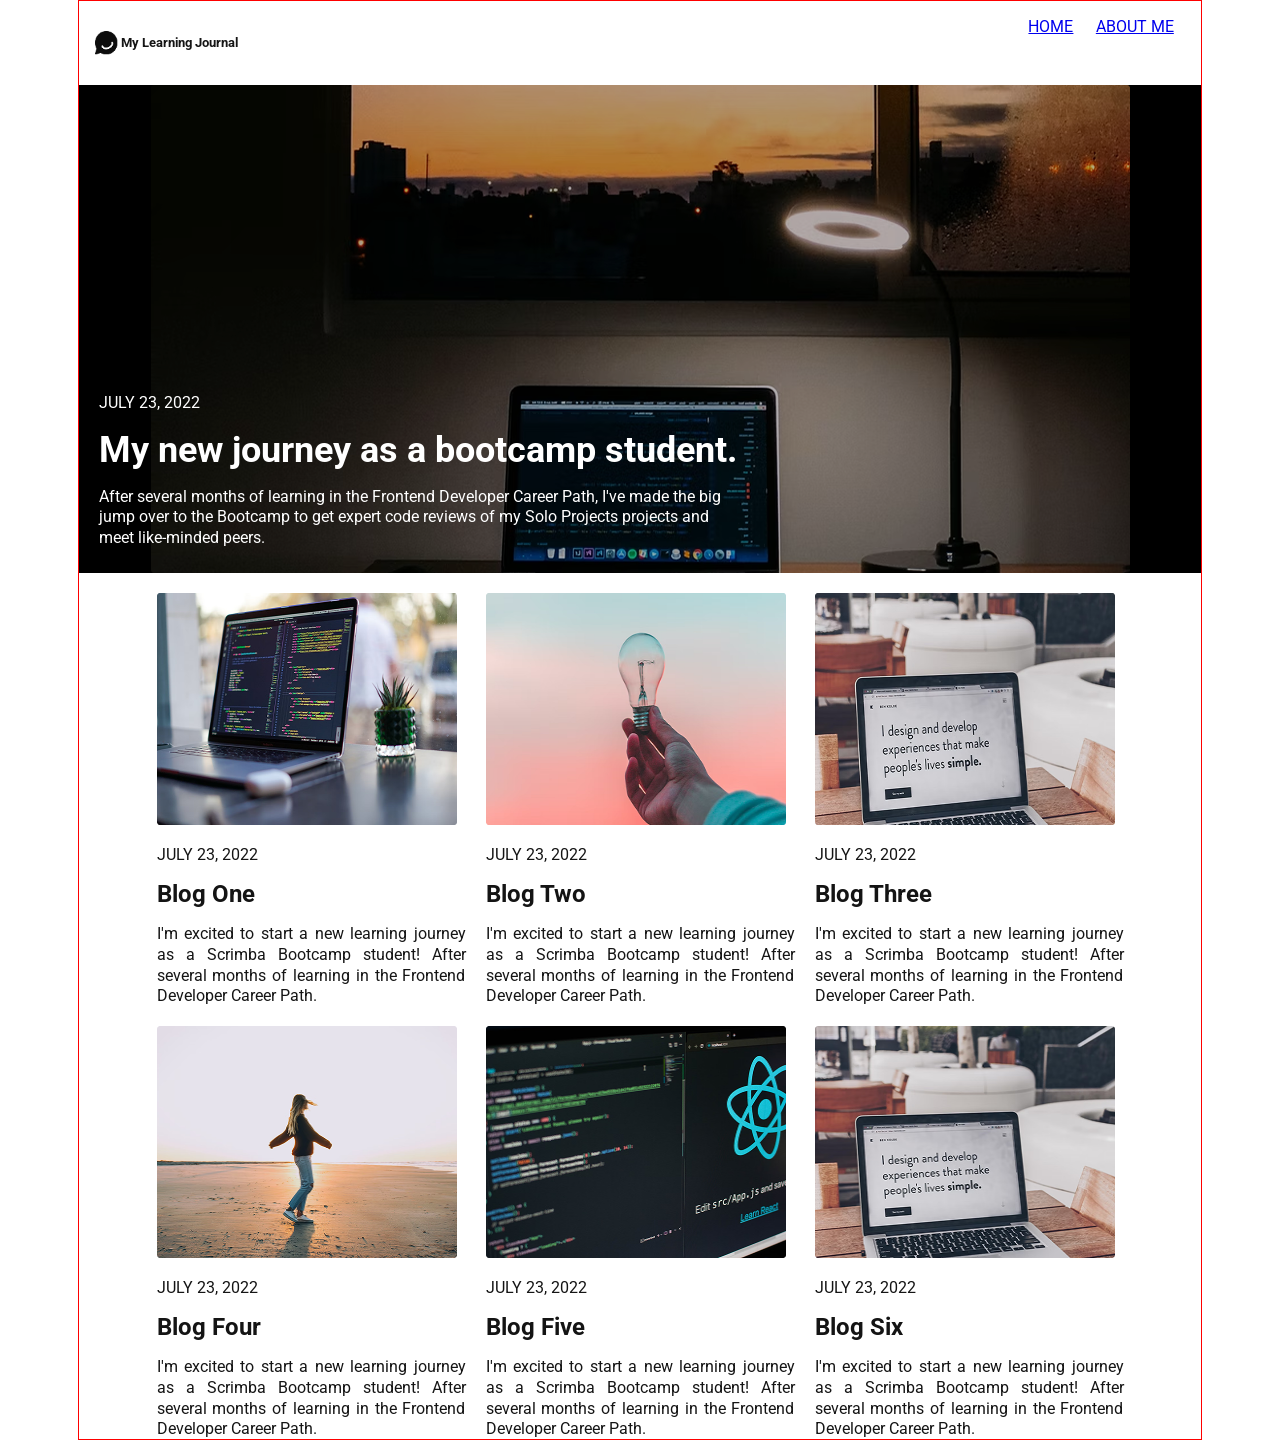
==== index.html @ 4ebe0bcf "documentation(html): add comment for postz four to six" ====
<!doctype html>
<html lang="en">
  <head>
    <meta charset="UTF-8" />
    <meta name="viewport" content="width=device-width, initial-scale=1.0" />
    <title>My Learning Journal</title>
    <!-- CSS Normalizer -->
    <link rel="stylesheet" href="./style/modern-normalize.css" />
    <!-- Style Sheet -->
    <link rel="stylesheet" href="./style/style.css" />
    <!-- Roboto Font -->
    <link rel="preconnect" href="https://fonts.googleapis.com" />
    <link rel="preconnect" href="https://fonts.gstatic.com" crossorigin />
    <link
      href="https://fonts.googleapis.com/css2?family=Roboto:ital,wght@0,100..900;1,100..900&display=swap"
      rel="stylesheet"
    />
  </head>
  <body>
    <!-- Header -->
    <header class="page_header">
      <div class="logo">
        <img class="logo-img" src="./images/image 17.png" alt="page logo" />
        <span class="logo-header">My Learning Journal</span>
      </div>
      <nav>
        <ul>
          <li><a href="#">HOME</a></li>
          <li><a href="#">About Me</a></li>
        </ul>
      </nav>
    </header>
    <!-- main section -->
    <main>
      <!-- Hero Section -->
      <section class="hero">
        <time class="hero-date" datetime="2022-07-23">July 23, 2022</time>
        <h1>My new journey as a bootcamp student.</h1>
        <p>
          After several months of learning in the Frontend Developer Career
          Path, I've made the big jump over to the Bootcamp to get expert code
          reviews of my Solo Projects projects and meet like-minded peers.
        </p>
      </section>
      <!-- project section -->
      <section class="projects_section">
        <!-- row one -->
        <div class="row row-one">
          <!-- post one -->
          <div class="post_container grid-item">
            <img
              class="post_img"
              src="./images/article-image-01.png"
              alt="image 1: shows coding in a laptop screen"
            />
            <time datetime="2022-07-23">July 23, 2022</time>
            <h2>Blog One</h2>
            <p>
              I'm excited to start a new learning journey as a Scrimba Bootcamp
              student! After several months of learning in the Frontend
              Developer Career Path.
            </p>
          </div>
          <!-- post two -->
          <div class="post_container grid-item">
            <img
              class="post_img"
              src="./images/article-image-02.png"
              alt="image 1: shows coding in a laptop screen"
            />
            <time datetime="2022-07-23">July 23, 2022</time>
            <h2>Blog Two</h2>
            <p>
              I'm excited to start a new learning journey as a Scrimba Bootcamp
              student! After several months of learning in the Frontend
              Developer Career Path.
            </p>
          </div>
          <!-- post three -->
          <div class="post_container grid-item">
            <img
              class="post_img"
              src="./images/article-image-03.png"
              alt="image 1: shows coding in a laptop screen"
            />
            <time datetime="2022-07-23">July 23, 2022</time>
            <h2>Blog Three</h2>
            <p>
              I'm excited to start a new learning journey as a Scrimba Bootcamp
              student! After several months of learning in the Frontend
              Developer Career Path.
            </p>
          </div>
        </div>

        <!-- row two -->
        <div class="row row-two">
          <!-- post Four -->
          <div class="post_container grid-item">
            <img
              class="post_img"
              src="./images/blog-image-04.png"
              alt="image 1: shows coding in a laptop screen"
            />
            <time datetime="2022-07-23">July 23, 2022</time>
            <h2>Blog Four</h2>
            <p>
              I'm excited to start a new learning journey as a Scrimba Bootcamp
              student! After several months of learning in the Frontend
              Developer Career Path.
            </p>
          </div>
          <!-- post Five -->
          <div class="post_container grid-item">
            <img
              class="post_img"
              src="./images/blog-image-05.png"
              alt="image 1: shows coding in a laptop screen"
            />
            <time datetime="2022-07-23">July 23, 2022</time>
            <h2>Blog Five</h2>
            <p>
              I'm excited to start a new learning journey as a Scrimba Bootcamp
              student! After several months of learning in the Frontend
              Developer Career Path.
            </p>
          </div>
          <!-- post Six -->
          <div class="post_container grid-item">
            <img
              class="post_img"
              src="./images/blog-image-06.png"
              alt="image 1: shows coding in a laptop screen"
            />
            <time datetime="2022-07-23">July 23, 2022</time>
            <h2>Blog Six</h2>
            <p>
              I'm excited to start a new learning journey as a Scrimba Bootcamp
              student! After several months of learning in the Frontend
              Developer Career Path.
            </p>
          </div>
        </div>
        <!-- viewMore button -->
        <button class="view_more">View More</button>
      </section>
    </main>
  </body>
</html>
---- style/style.css ----
:root {
  --color-background-body: #ffffff;
  --color-background-footer: #202020;

  --color-text-heading: #141414;
  --color-text-body: #151515;
  --color-text-strong: #000000;

  --color-text-footer: #ececec;
  --color-text-footer-secondary: #d7d7d7;
}

*,
::before,
::after {
  box-sizing: border-box;
}
/* =============================== Typography ======================================== */
html {
  /* 62.5 16px = 10px */
  font-size: 62.5%;
}

body {
  background-color: var(--color-background-body);
  color: var(--color-text-body);
  font-family: "Roboto", sans-serif;
  font-size: 1.6rem;
  line-height: 1.3;
  min-width: 420px;
  border: 1px solid red;

  margin: 0 10px;
}

h2,
h3 {
  color: var(--color-text-heading);
}

h1 {
  color: var(--color-text-strong);
  font-size: 3.2rem;
}

h2 {
  font-size: 2.4rem;
  margin: 0.56em 0;
}

time {
  text-transform: uppercase;
}

/* ============================================ Header ============================================== */

.page_header {
  min-width: 400px;
  min-height: 60px;
  display: flex;
  justify-content: space-between;
  padding: 0 1em;
}
.logo {
  display: flex;
  width: fit-content;
  align-items: center;
  gap: 0.2em;
}
.logo-img {
  width: 23.16px;
}
.logo-header {
  font-size: 13px;
  font-weight: bold;
}
nav ul {
  display: flex;
  /* gap: 1em; */
}

nav ul li {
  list-style-type: none;
  color: var(--color-text-heading);
  padding: 0 0.7em;
  text-transform: uppercase;
}

nav ul li:hover,
nav ul li:active {
  cursor: pointer;
  color: var(--color-text-heading);
}

/* ========================== hero section ===================================== */
.hero {
  min-width: 414px;
  min-height: 293px;
  background: #000000 url("../images/article-image-mobile.png");
  background-size: cover;
  background-position-x: center;
  background-position-y: center;
  width: 100%;
  height: auto;
  color: var(--color-background-body);
  display: flex;
  flex-direction: column;
  justify-content: flex-end; /* pushes content to bottom */
  padding: 1.25em;
}
.hero h1 {
  color: var(--color-background-body);
  text-align: left;
  padding: 0.25em 0;
  margin: 0;
}

.hero p {
  margin: 0;
  padding: 0.25em 0;
  max-width: 70ch;
}

.hero-date {
  margin-top: auto;
  padding: 0.25em 0;
  margin: 0;
}

/* ========================== Projects ======================================== */

.projects_section {
  display: grid;
}
.projects_section .row {
  display: grid;
  margin: auto;
  gap: 1.25em;
  margin-bottom: 1.25em;
}

.post_container {
  width: 380px;
  height: 370px;
  margin-top: 1.25em;
}
.post_container .post_img {
  margin-bottom: 0.9em;
  width: 374px;
  height: 232px;
}
.post_container p {
  text-align: justify;
  margin: 0;
}

.view_more {
  border: none;
  background-color: var(--color-background-body);
  padding: 1.68em 1.25em;
  font-weight: bold;
}

.display {
  display: none;
}

/* ========================== Desktop ========================================= */

@media screen and (min-width: 768px) {
  body {
    max-width: 1124px;
    margin: 0 auto;
    width: 100%;
  }
  .page_header {
    margin: 0 auto;
  }
  h2,
  h3 {
    color: var(--color-text-heading);
  }

  h1 {
    color: var(--color-text-strong);
    font-size: 3.6rem;
  }

  h2 {
    font-size: 2.4rem;
  }

  .page_header {
    height: 84px;
  }

  .hero {
    background: #000000 url("../images/article-image.png") no-repeat center
      center;
    height: auto;
    min-height: 488px;
    width: 100%;
  }
  .post_container {
    max-width: 309px;
    height: 393px;
  }
  .post_container .post_img {
    max-width: 300px;
    max-height: 232px;
    margin-bottom: 0.9em;
  }

  .projects_section .row {
    display: grid;
    grid-template-columns: repeat(3, minmax(300px, 1fr));
    margin: 0 auto;
    gap: 1.25em;
    margin-bottom: 1.25em;
  }

  .view_more {
    display: none;
  }
}
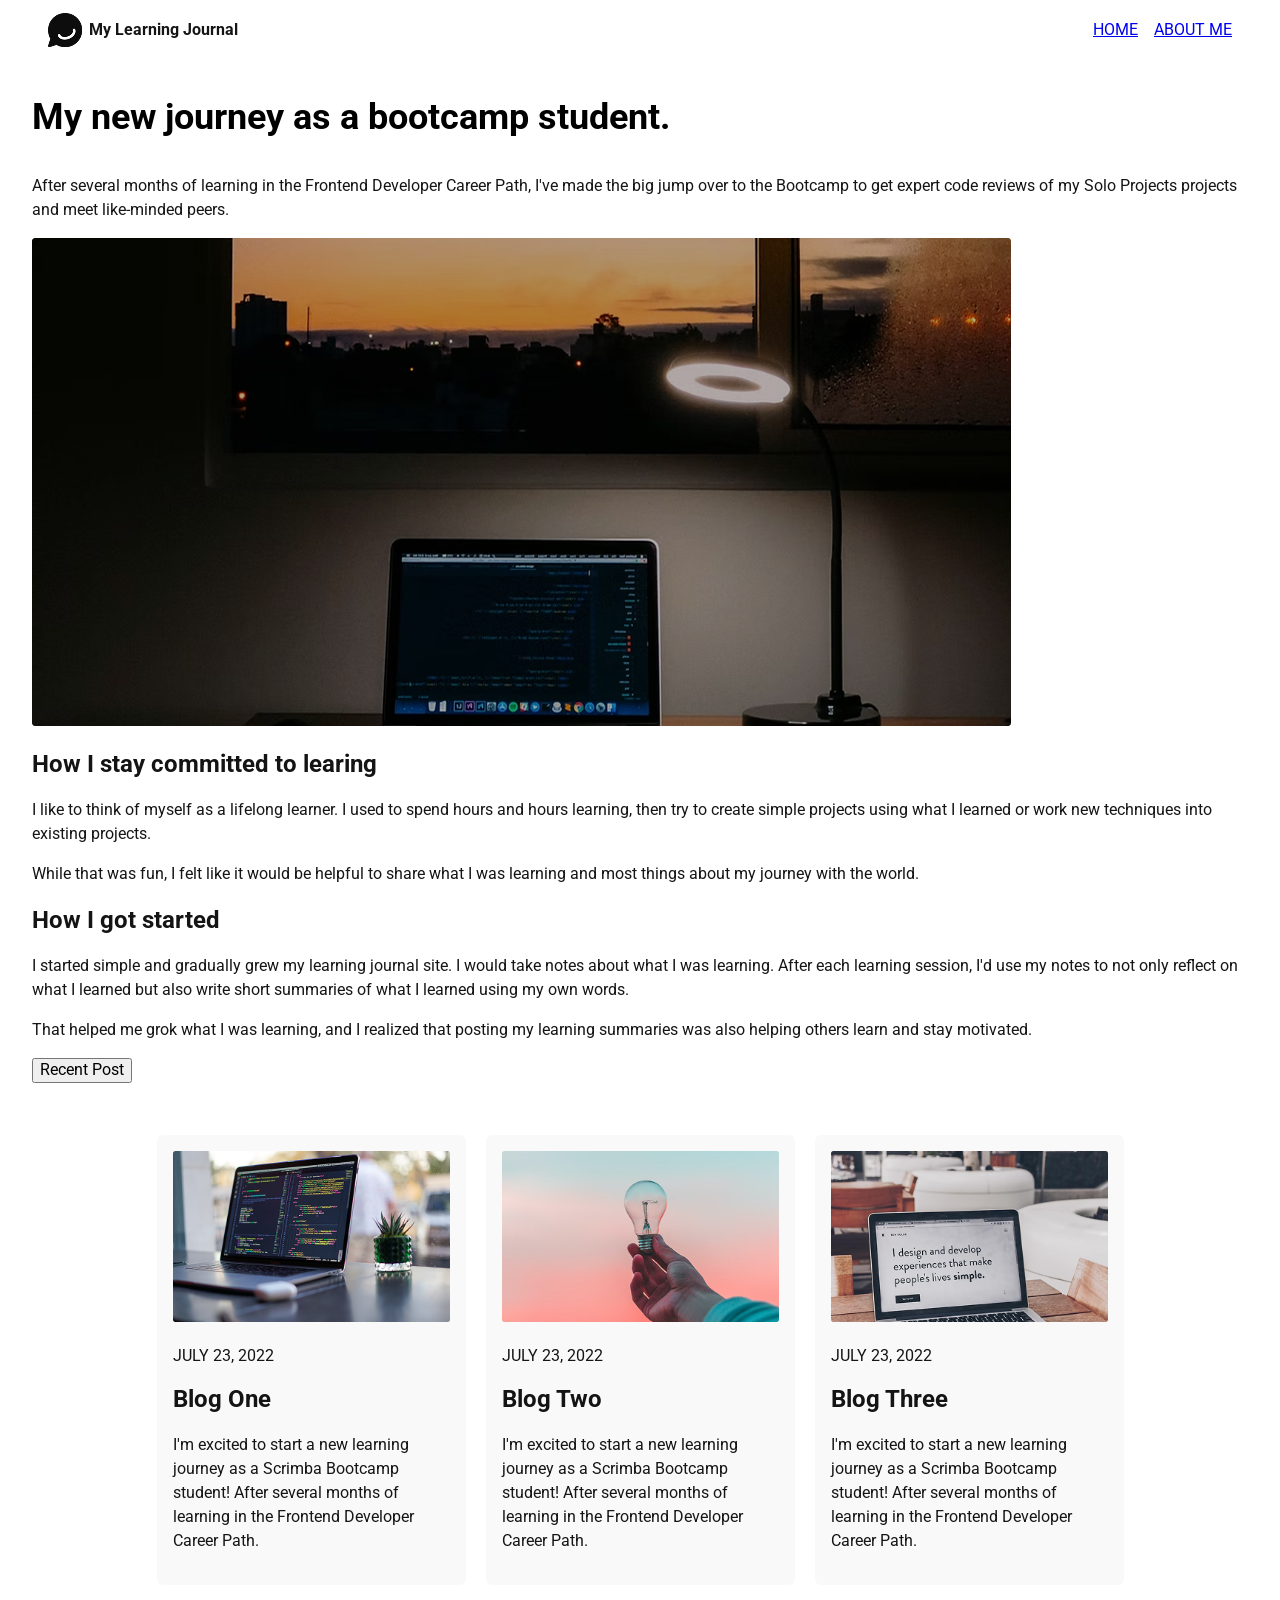
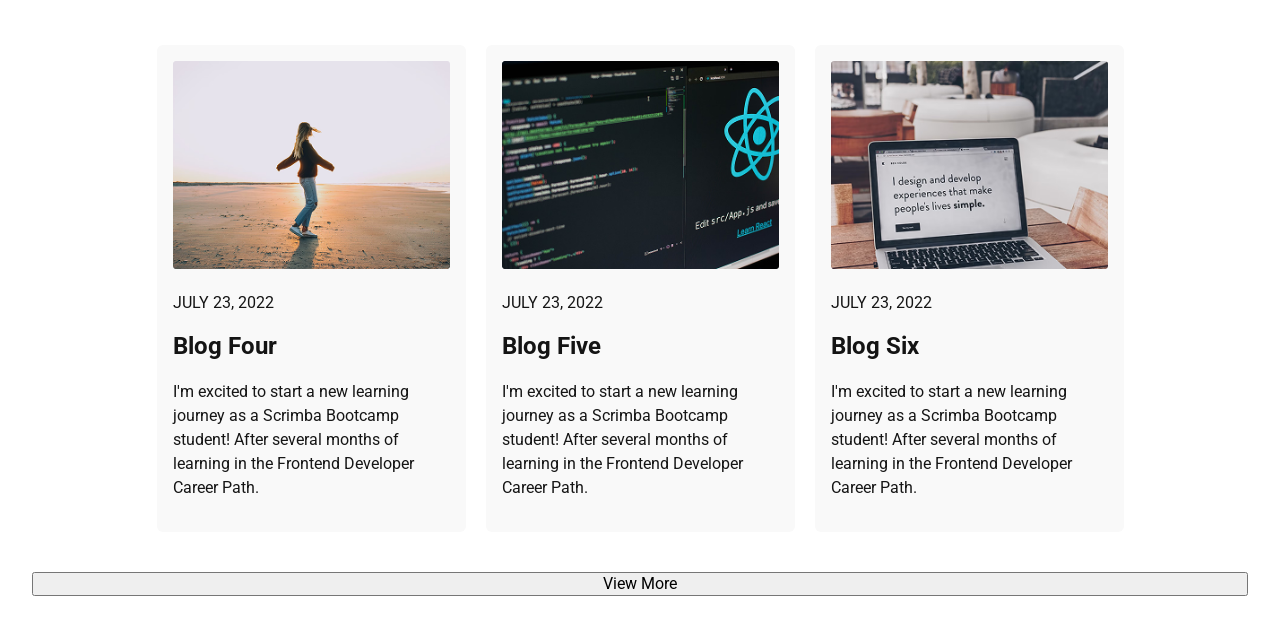
==== commit 95e0afd2: "refactor(html): Add journey section to show once the journey is clicked" ====
--- a/index.html
+++ b/index.html
@@ -16,6 +16,7 @@
       rel="stylesheet"
     />
   </head>
+
   <body>
     <!-- Header -->
     <header class="page_header">
@@ -30,10 +31,11 @@
         </ul>
       </nav>
     </header>
+
     <!-- main section -->
     <main>
       <!-- Hero Section -->
-      <section class="hero">
+      <section class="hero display">
         <time class="hero-date" datetime="2022-07-23">July 23, 2022</time>
         <h1>My new journey as a bootcamp student.</h1>
         <p>
@@ -41,6 +43,44 @@
           Path, I've made the big jump over to the Bootcamp to get expert code
           reviews of my Solo Projects projects and meet like-minded peers.
         </p>
+      </section>
+
+      <!-- Journey Section  -->
+      <section class="journey_section">
+        <div class="article">
+          <h1>My new journey as a bootcamp student.</h1>
+          <p>
+            After several months of learning in the Frontend Developer Career
+            Path, I've made the big jump over to the Bootcamp to get expert code
+            reviews of my Solo Projects projects and meet like-minded peers.
+          </p>
+        </div>
+        <img src="./images/article-image.png" alt="" />
+        <div class="article">
+          <h2>How I stay committed to learing</h2>
+          <p>
+            I like to think of myself as a lifelong learner. I used to spend
+            hours and hours learning, then try to create simple projects using
+            what I learned or work new techniques into existing projects.
+          </p>
+          <p>
+            While that was fun, I felt like it would be helpful to share what I
+            was learning and most things about my journey with the world.
+          </p>
+          <h2>How I got started</h2>
+          <p>
+            I started simple and gradually grew my learning journal site. I
+            would take notes about what I was learning. After each learning
+            session, I'd use my notes to not only reflect on what I learned but
+            also write short summaries of what I learned using my own words.
+          </p>
+          <p>
+            That helped me grok what I was learning, and I realized that posting
+            my learning summaries was also helping others learn and stay
+            motivated.
+          </p>
+        </div>
+        <button class="recent_post_btn">Recent Post</button>
       </section>
       <!-- project section -->
       <section class="projects_section">
@@ -142,7 +182,7 @@
           </div>
         </div>
         <!-- viewMore button -->
-        <button class="view_more">View More</button>
+        <button class="view_more_btn">View More</button>
       </section>
     </main>
   </body>
--- a/style/style.css
+++ b/style/style.css
@@ -1,3 +1,4 @@
+/* ================================ Base Variables ========================================= */
 :root {
   --color-background-body: #ffffff;
   --color-background-footer: #202020;
@@ -9,6 +10,8 @@
   --color-text-footer: #ececec;
   --color-text-footer-secondary: #d7d7d7;
 }
+
+/* ================================ reset =================================================== */
 
 *,
 ::before,
@@ -25,12 +28,22 @@
   background-color: var(--color-background-body);
   color: var(--color-text-body);
   font-family: "Roboto", sans-serif;
-  font-size: 1.6rem;
-  line-height: 1.3;
+  font-size: clamp(1.4rem, 1.6vw, 1.6rem);
+  line-height: 1.5;
+  margin: 0 auto;
+  padding: 0 1em;
   min-width: 420px;
-  border: 1px solid red;
-
-  margin: 0 10px;
+}
+
+/* Headings */
+h1 {
+  color: var(--color-text-strong);
+  font-size: clamp(2.4rem, 4vw, 3.6rem);
+}
+
+h2 {
+  font-size: clamp(2rem, 3vw, 2.4rem);
+  margin: 0.56em 0;
 }
 
 h2,
@@ -38,16 +51,6 @@
   color: var(--color-text-heading);
 }
 
-h1 {
-  color: var(--color-text-strong);
-  font-size: 3.2rem;
-}
-
-h2 {
-  font-size: 2.4rem;
-  margin: 0.56em 0;
-}
-
 time {
   text-transform: uppercase;
 }
@@ -55,64 +58,52 @@
 /* ============================================ Header ============================================== */
 
 .page_header {
-  min-width: 400px;
+  display: flex;
+  justify-content: space-between;
+  align-items: center;
   min-height: 60px;
-  display: flex;
-  justify-content: space-between;
   padding: 0 1em;
 }
 .logo {
   display: flex;
-  width: fit-content;
   align-items: center;
-  gap: 0.2em;
-}
-.logo-img {
+  gap: 0.4em;
+}
+/* .logo-img {
   width: 23.16px;
-}
+} */
 .logo-header {
-  font-size: 13px;
   font-weight: bold;
 }
 nav ul {
   display: flex;
-  /* gap: 1em; */
+  gap: 1em;
+  list-style-type: none;
+  padding: 0;
+  margin: 0;
 }
 
 nav ul li {
-  list-style-type: none;
-  color: var(--color-text-heading);
-  padding: 0 0.7em;
   text-transform: uppercase;
-}
-
-nav ul li:hover,
-nav ul li:active {
   cursor: pointer;
-  color: var(--color-text-heading);
 }
 
 /* ========================== hero section ===================================== */
 .hero {
-  min-width: 414px;
-  min-height: 293px;
-  background: #000000 url("../images/article-image-mobile.png");
-  background-size: cover;
-  background-position-x: center;
-  background-position-y: center;
-  width: 100%;
-  height: auto;
+  display: flex;
+  flex-direction: column;
+  justify-content: flex-end;
+  padding: 1.25em;
+  background: #000000 url("../images/article-image-mobile.png") center/cover
+    no-repeat;
   color: var(--color-background-body);
-  display: flex;
-  flex-direction: column;
-  justify-content: flex-end; /* pushes content to bottom */
-  padding: 1.25em;
-}
+  min-height: 300px;
+}
+
 .hero h1 {
   color: var(--color-background-body);
   text-align: left;
-  padding: 0.25em 0;
-  margin: 0;
+  margin: 0.25em 0;
 }
 
 .hero p {
@@ -131,27 +122,30 @@
 
 .projects_section {
   display: grid;
+  grid-template-areas:
+    "post1"
+    "post2"
+    "post3";
+  gap: 1.25em;
+  margin: 2em 0;
 }
 .projects_section .row {
-  display: grid;
   margin: auto;
-  gap: 1.25em;
-  margin-bottom: 1.25em;
 }
 
 .post_container {
+  /* grid-area: post; */
+  background-color: #f9f9f9;
+  padding: 1em;
+  border-radius: 6px;
   width: 380px;
   height: 370px;
   margin-top: 1.25em;
 }
 .post_container .post_img {
   margin-bottom: 0.9em;
-  width: 374px;
-  height: 232px;
-}
-.post_container p {
-  text-align: justify;
-  margin: 0;
+  width: 100%;
+  height: auto;
 }
 
 .view_more {
@@ -165,50 +159,35 @@
   display: none;
 }
 
+.row-two {
+  display: none;
+}
+
 /* ========================== Desktop ========================================= */
 
+@media screen and (min-width: 600px) {
+  .project_section {
+    grid-template-columns: repeat(auto-fit, minmax(280px, 1fr));
+    grid-template-areas: none;
+    margin: auto;
+  }
+}
+
 @media screen and (min-width: 768px) {
-  body {
-    max-width: 1124px;
-    margin: 0 auto;
-    width: 100%;
-  }
-  .page_header {
-    margin: 0 auto;
-  }
-  h2,
-  h3 {
-    color: var(--color-text-heading);
-  }
-
-  h1 {
-    color: var(--color-text-strong);
-    font-size: 3.6rem;
-  }
-
-  h2 {
-    font-size: 2.4rem;
-  }
-
-  .page_header {
-    height: 84px;
-  }
-
   .hero {
     background: #000000 url("../images/article-image.png") no-repeat center
       center;
-    height: auto;
-    min-height: 488px;
-    width: 100%;
+    min-height: 480px;
+    max-width: 1124px;
+    margin: auto;
   }
   .post_container {
     max-width: 309px;
-    height: 393px;
+    height: auto;
   }
   .post_container .post_img {
-    max-width: 300px;
-    max-height: 232px;
-    margin-bottom: 0.9em;
+    width: 100%;
+    max-height: auto;
   }
 
   .projects_section .row {
@@ -219,7 +198,16 @@
     margin-bottom: 1.25em;
   }
 
-  .view_more {
+  .row-two {
     display: none;
   }
 }
+
+@media screen and (min-width: 1024px) {
+  body {
+    padding: 0 2em;
+  }
+  .projects_section .row {
+    grid-template-columns: repeat(3, minmax(300px, 1fr));
+  }
+}
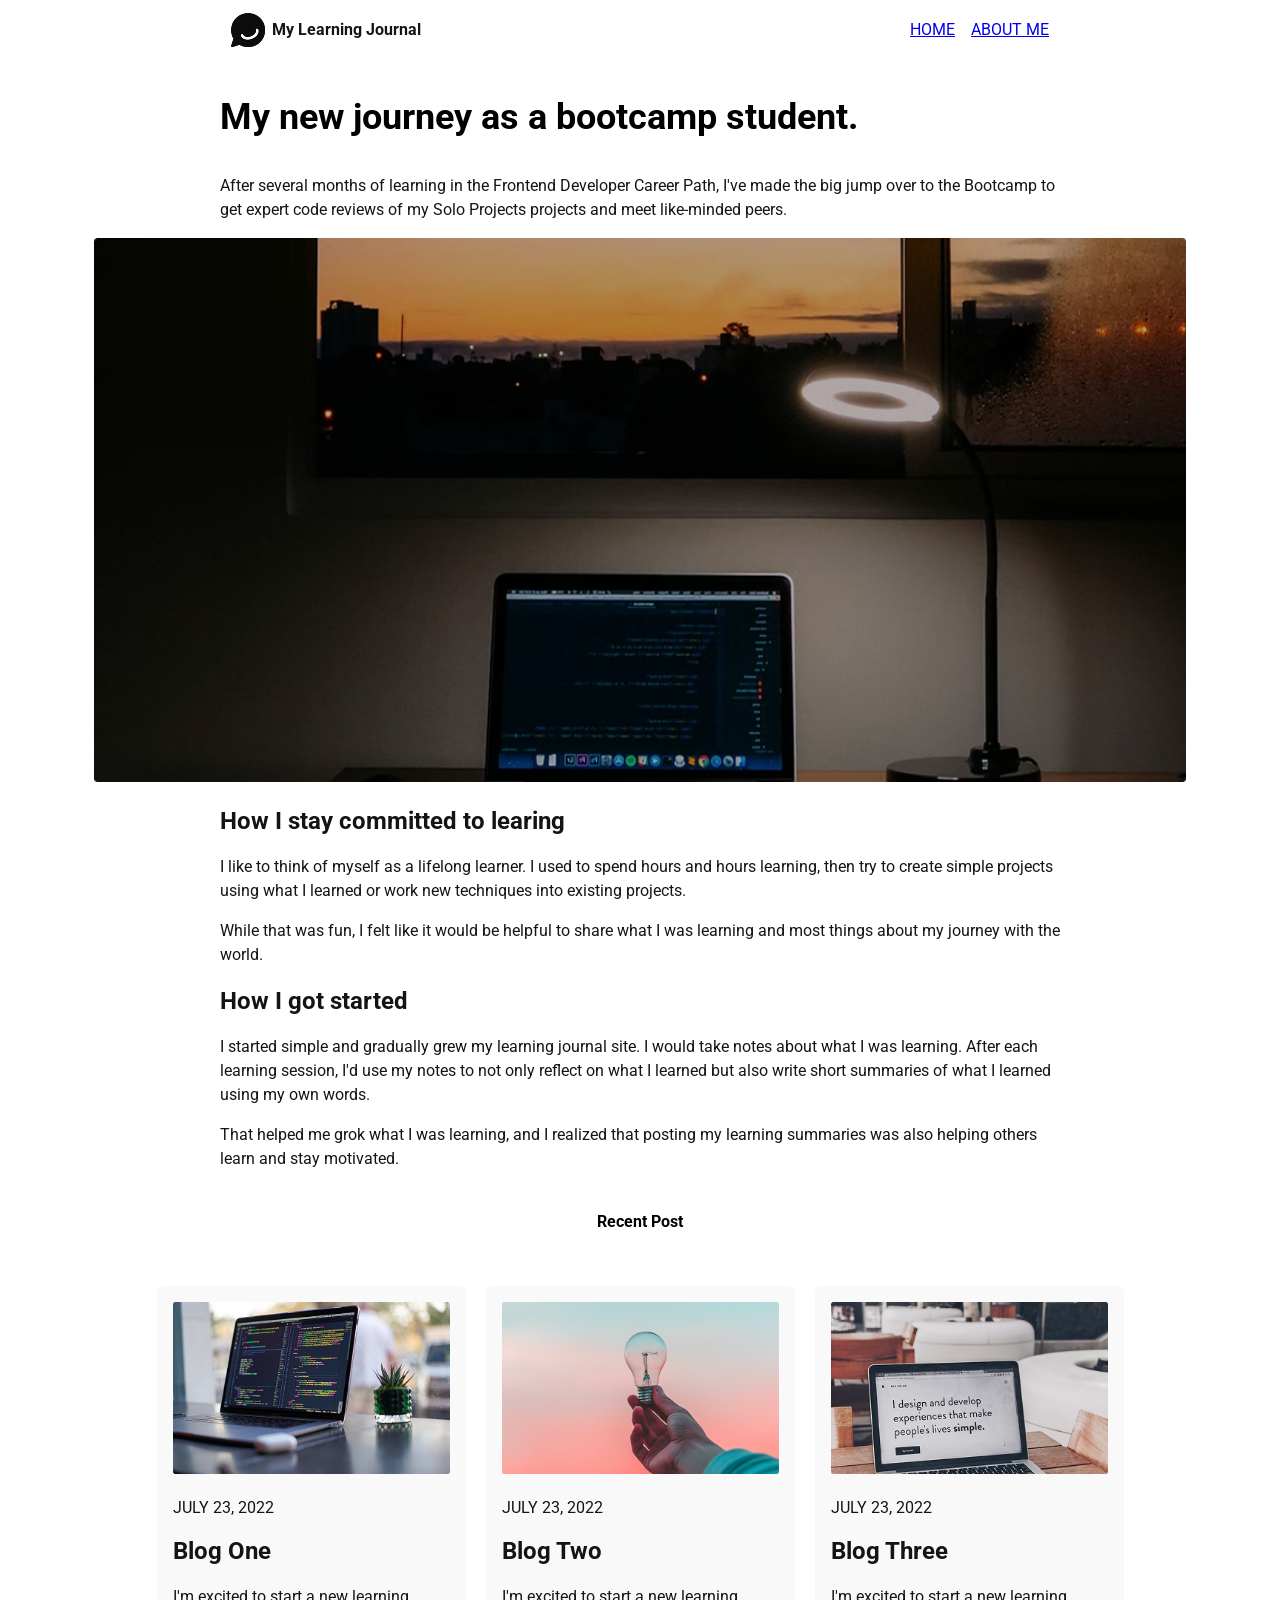
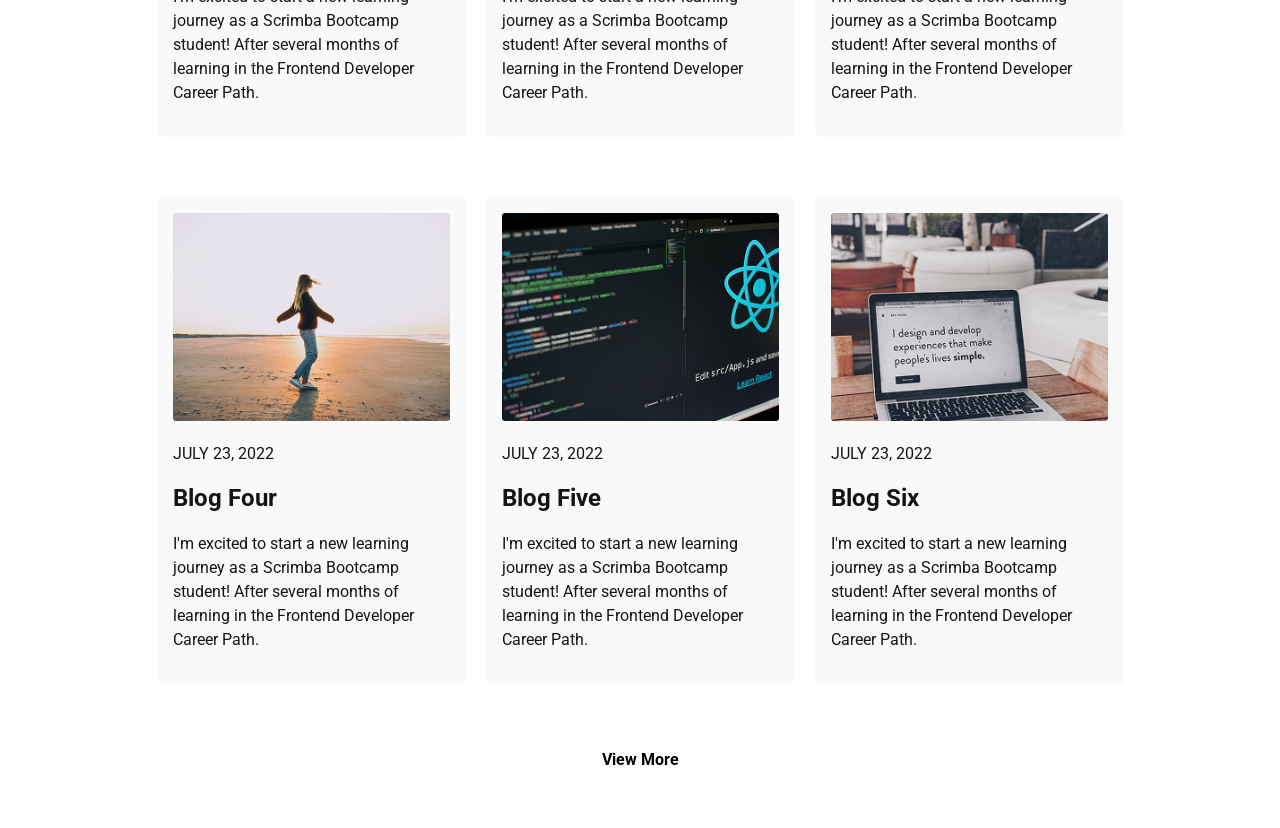
==== commit d7335cef: "refactor(index.html): linked js file" ====
--- a/index.html
+++ b/index.html
@@ -185,5 +185,7 @@
         <button class="view_more_btn">View More</button>
       </section>
     </main>
+
+    <script src="./index.js"></script>
   </body>
 </html>
--- a/style/style.css
+++ b/style/style.css
@@ -63,6 +63,8 @@
   align-items: center;
   min-height: 60px;
   padding: 0 1em;
+  max-width: 850px;
+  margin: auto;
 }
 .logo {
   display: flex;
@@ -148,7 +150,8 @@
   height: auto;
 }
 
-.view_more {
+.view_more_btn,
+.recent_post_btn {
   border: none;
   background-color: var(--color-background-body);
   padding: 1.68em 1.25em;
@@ -163,6 +166,28 @@
   display: none;
 }
 
+/* ============================== Journey Section ====================================== */
+
+.journey_section {
+  padding: 0 1em;
+  text-align: center;
+}
+
+.journey_section img {
+  width: 100%;
+}
+.journey_section .article {
+  max-width: 840px;
+  margin: auto;
+  text-align: left;
+}
+.journey_section p {
+  max-width: fit-content;
+}
+
+.journey_section .recent_post_btn {
+  padding-bottom: 0;
+}
 /* ========================== Desktop ========================================= */
 
 @media screen and (min-width: 600px) {
@@ -181,6 +206,12 @@
     max-width: 1124px;
     margin: auto;
   }
+  .journey_section {
+    max-width: 1124px;
+    padding: 0 1em;
+    margin: auto;
+  }
+
   .post_container {
     max-width: 309px;
     height: auto;
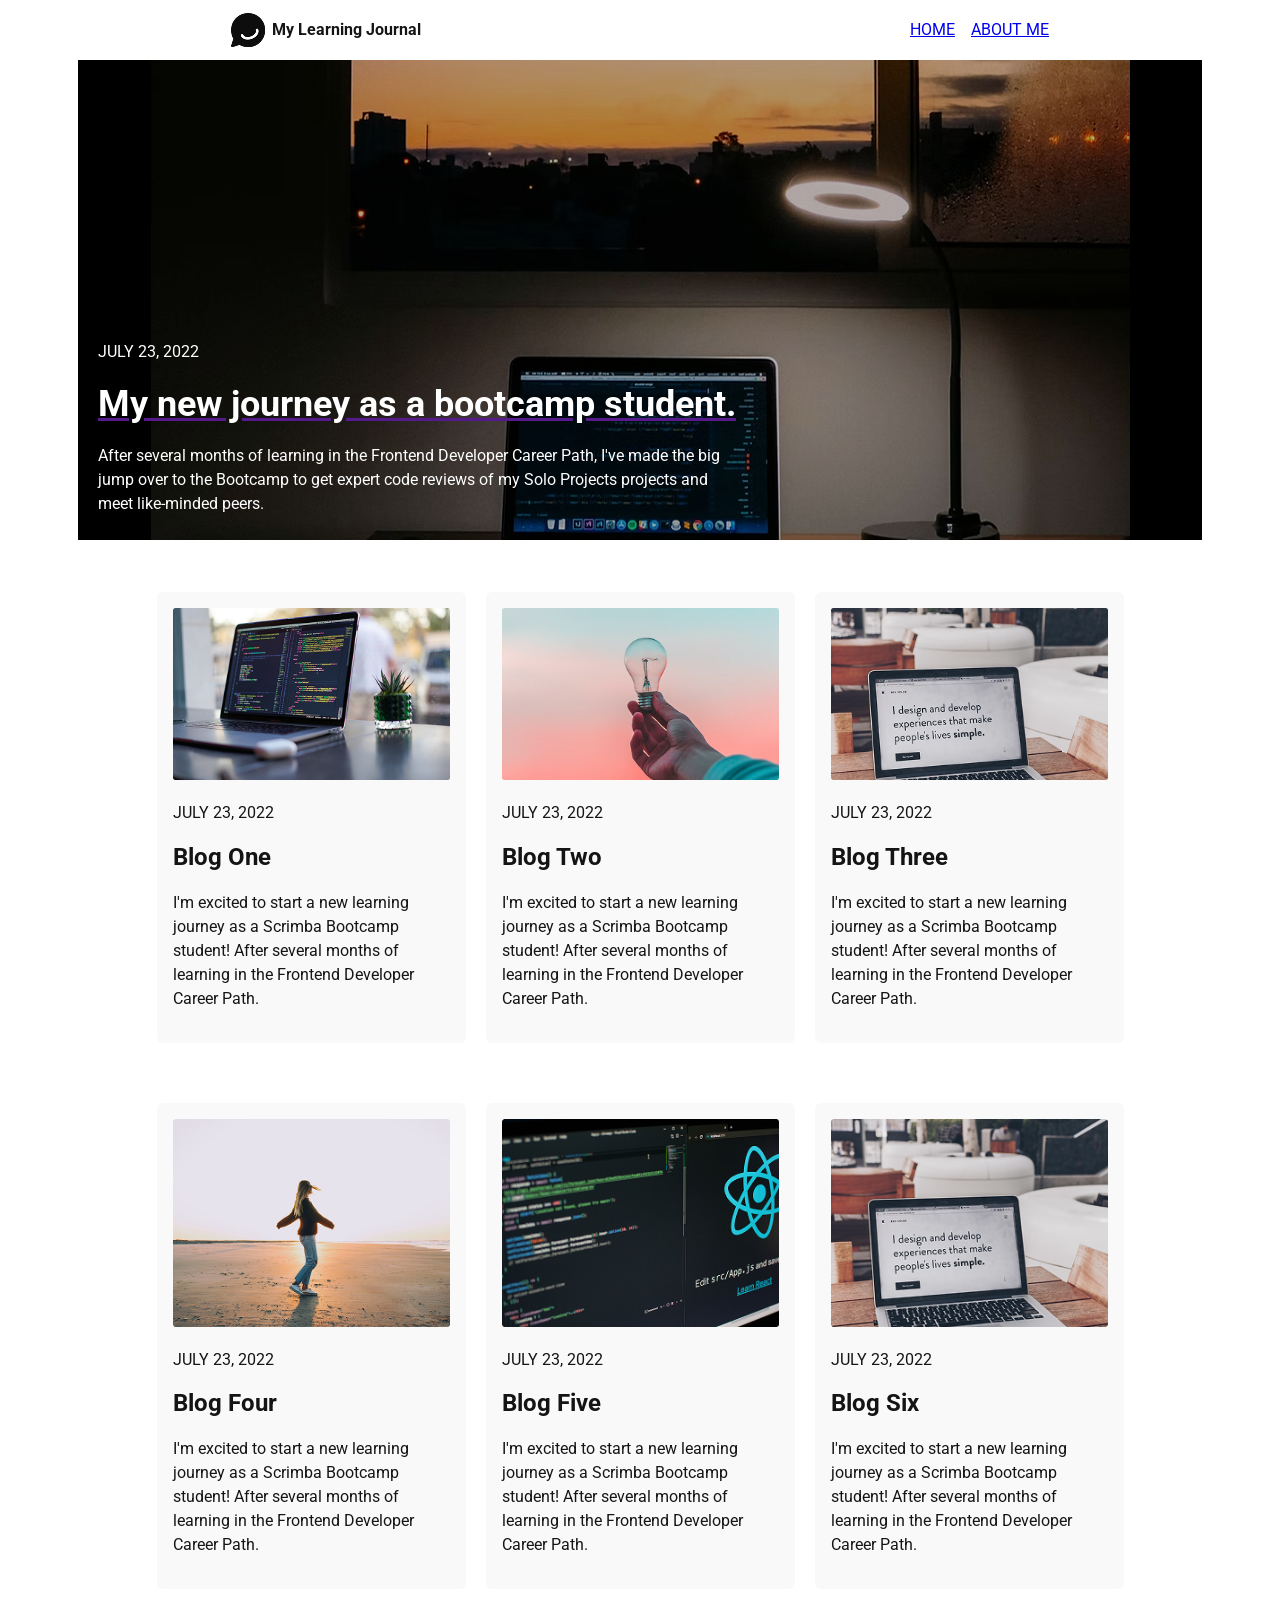
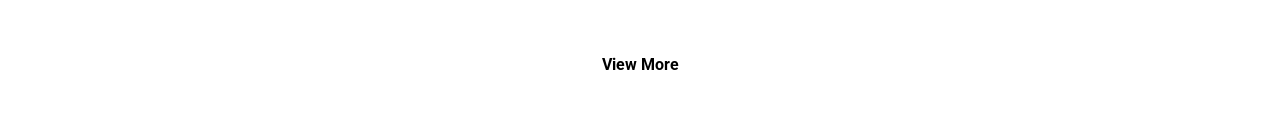
==== commit 125a5e9d: "refactor(html): add ids to hero section and journey section  changed hero h1 to a clickable h1" ====
--- a/index.html
+++ b/index.html
@@ -35,9 +35,9 @@
     <!-- main section -->
     <main>
       <!-- Hero Section -->
-      <section class="hero display">
+      <section class="hero" id="hero_section">
         <time class="hero-date" datetime="2022-07-23">July 23, 2022</time>
-        <h1>My new journey as a bootcamp student.</h1>
+        <a href=""><h1>My new journey as a bootcamp student.</h1></a>
         <p>
           After several months of learning in the Frontend Developer Career
           Path, I've made the big jump over to the Bootcamp to get expert code
@@ -46,7 +46,7 @@
       </section>
 
       <!-- Journey Section  -->
-      <section class="journey_section">
+      <section class="journey_section display" id="journey_section">
         <div class="article">
           <h1>My new journey as a bootcamp student.</h1>
           <p>
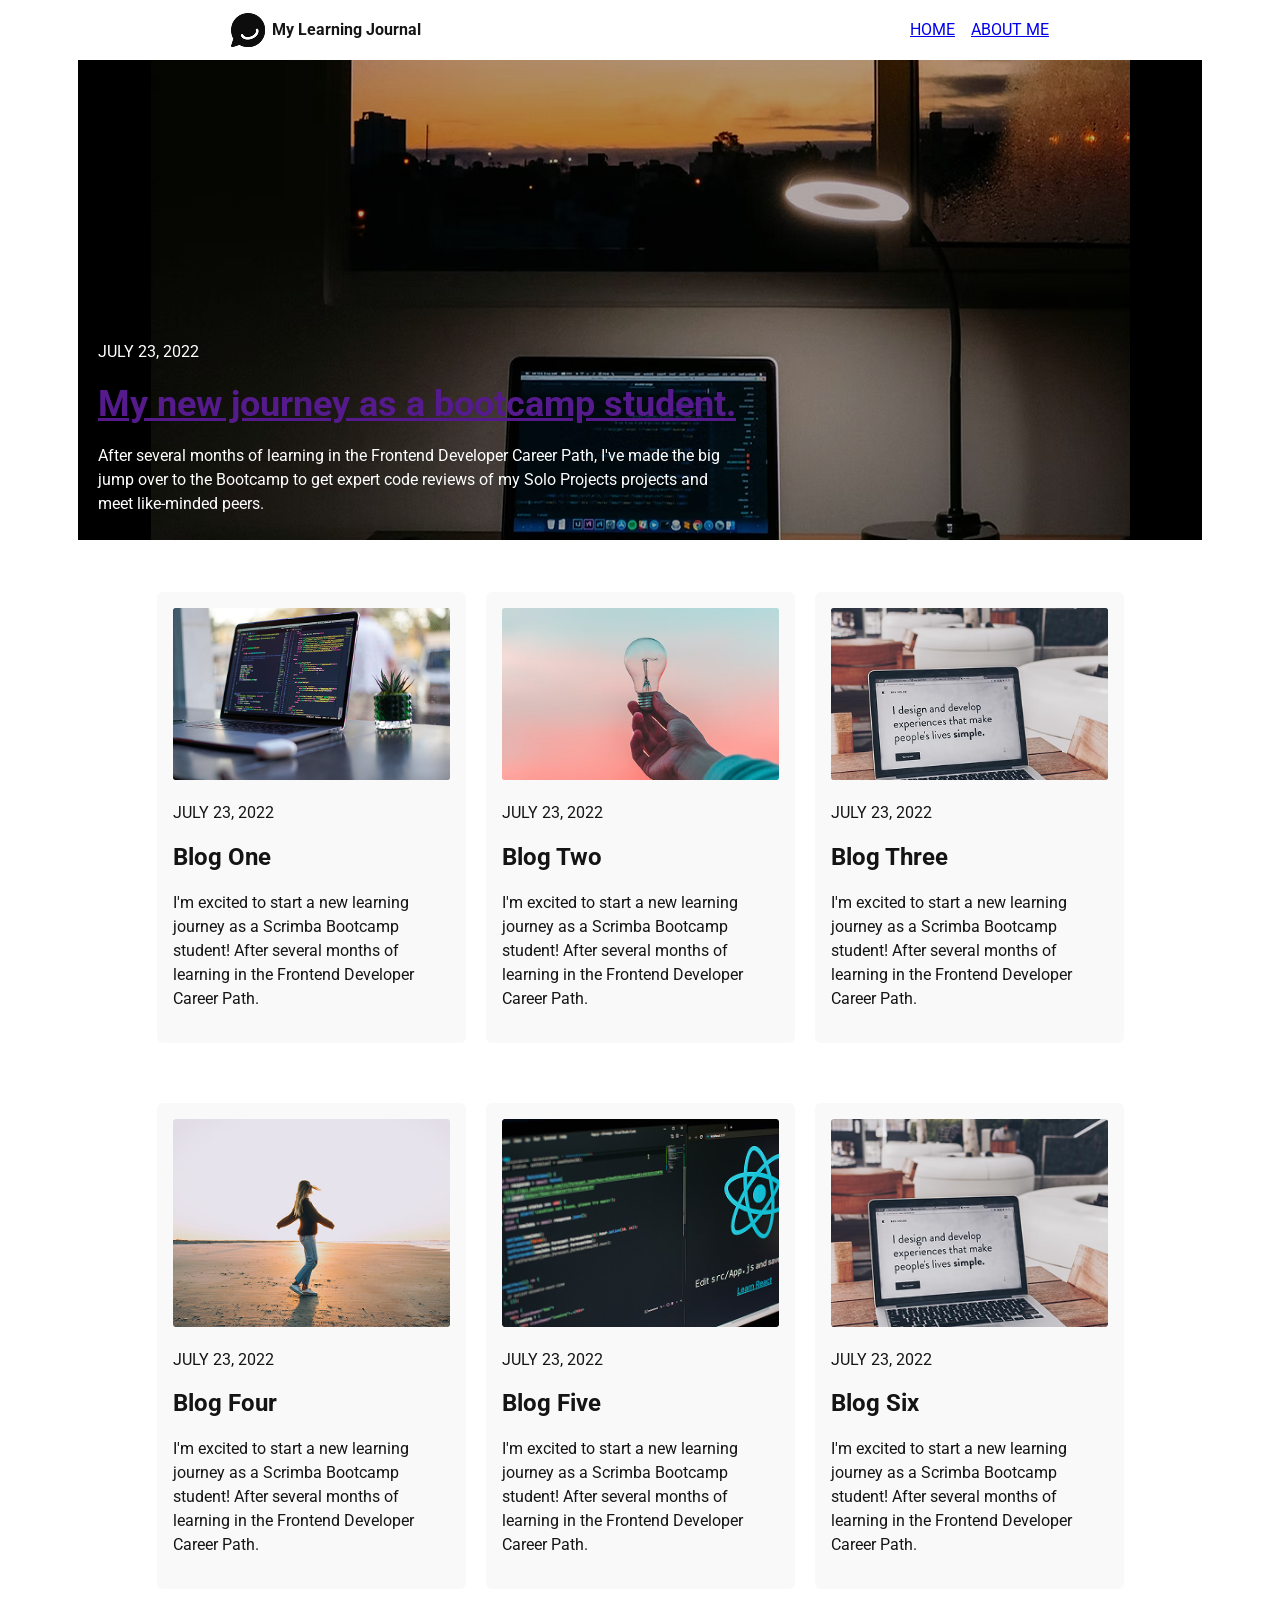
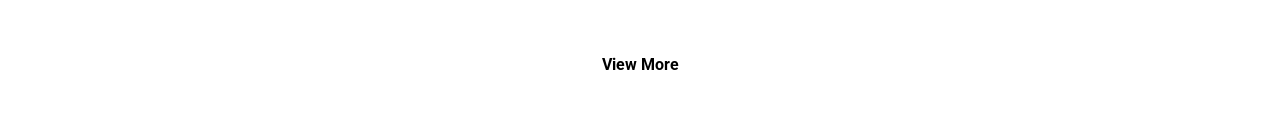
==== commit 1556d2db: "refactor(html): make clickable h1 more semantic" ====
--- a/index.html
+++ b/index.html
@@ -37,7 +37,7 @@
       <!-- Hero Section -->
       <section class="hero" id="hero_section">
         <time class="hero-date" datetime="2022-07-23">July 23, 2022</time>
-        <a href=""><h1>My new journey as a bootcamp student.</h1></a>
+        <h1><a href="">My new journey as a bootcamp student.</a></h1>
         <p>
           After several months of learning in the Frontend Developer Career
           Path, I've made the big jump over to the Bootcamp to get expert code
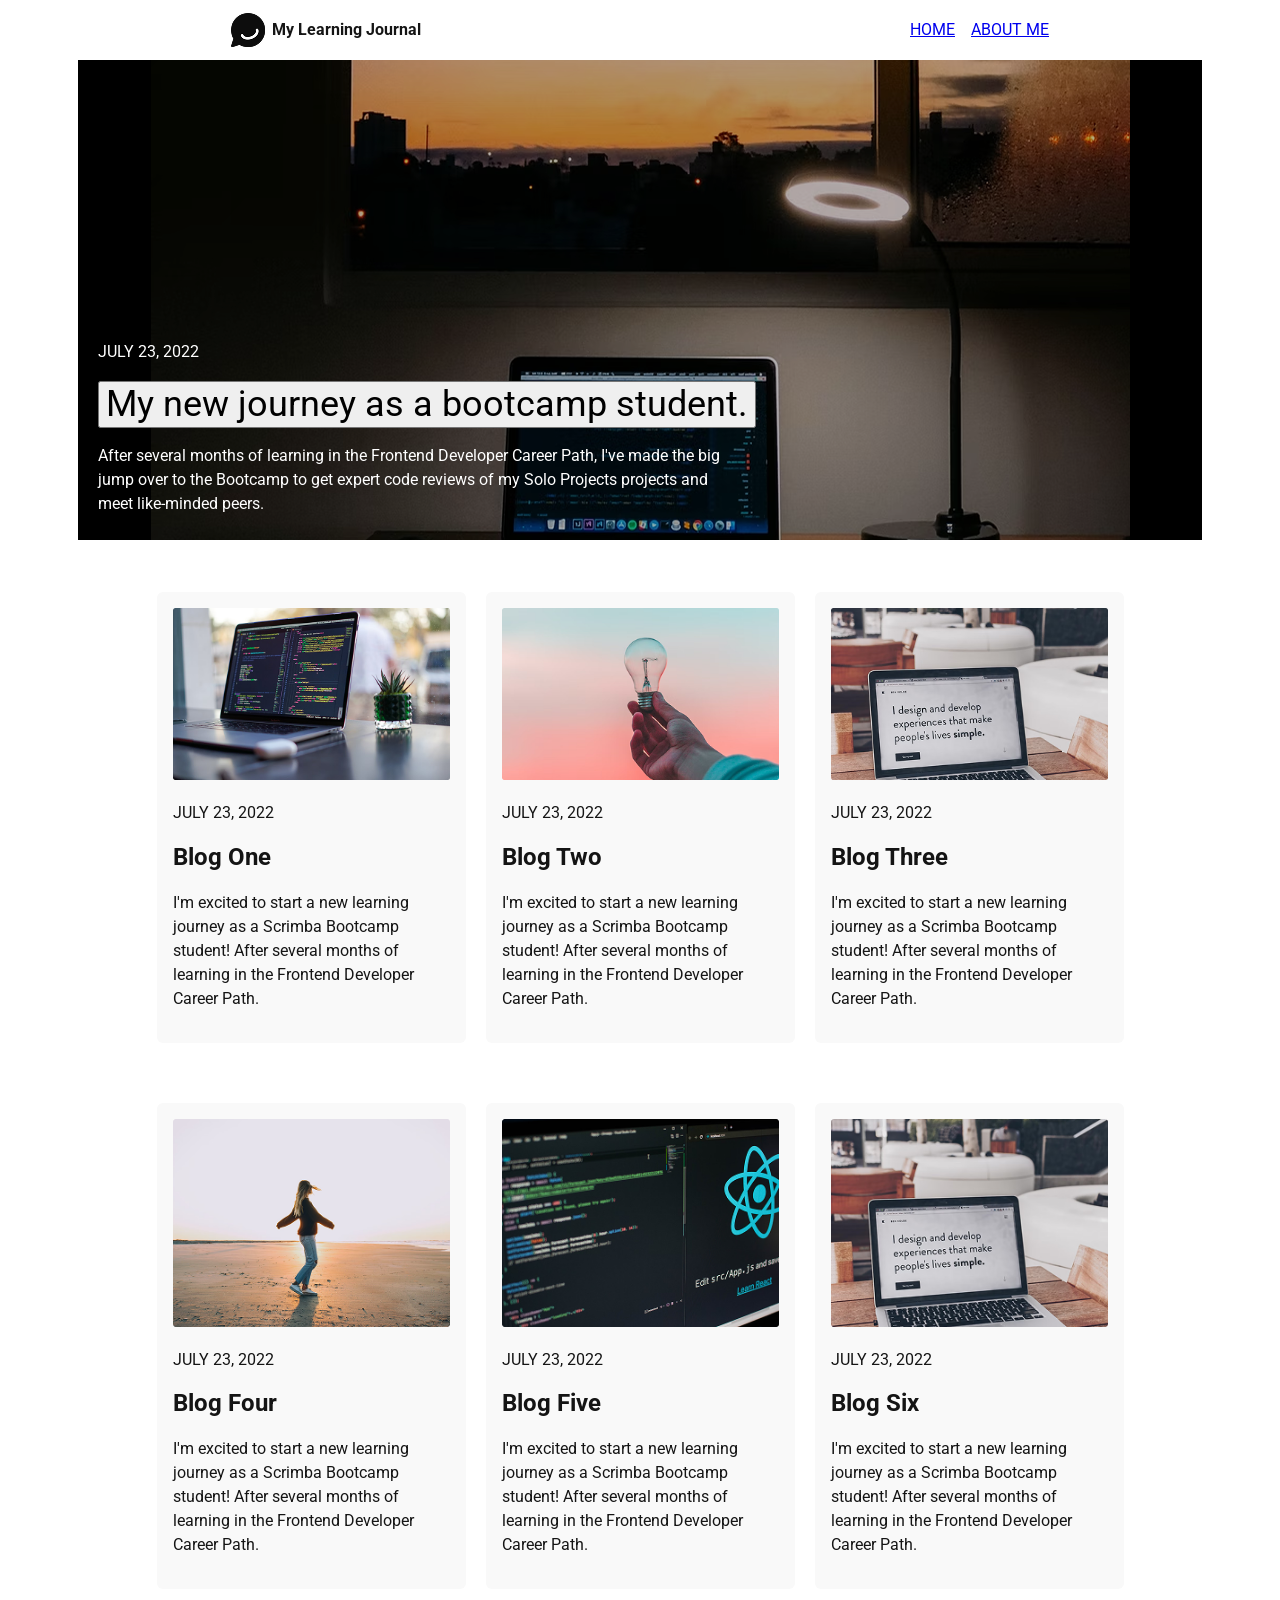
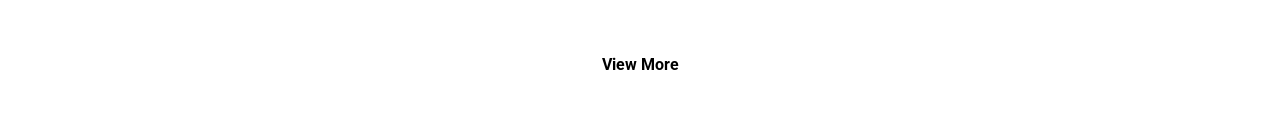
==== commit 4cf8e270: "Refactor(index.html): change a to a button to be more semantic" ====
--- a/index.html
+++ b/index.html
@@ -26,7 +26,7 @@
       </div>
       <nav>
         <ul>
-          <li><a href="#">HOME</a></li>
+          <li><a href="./index.html">HOME</a></li>
           <li><a href="#">About Me</a></li>
         </ul>
       </nav>
@@ -37,7 +37,12 @@
       <!-- Hero Section -->
       <section class="hero" id="hero_section">
         <time class="hero-date" datetime="2022-07-23">July 23, 2022</time>
-        <h1><a href="">My new journey as a bootcamp student.</a></h1>
+        <h1>
+          <button id="my_journey_btn" type="button">
+            My new journey as a bootcamp student.
+          </button>
+        </h1>
+
         <p>
           After several months of learning in the Frontend Developer Career
           Path, I've made the big jump over to the Bootcamp to get expert code
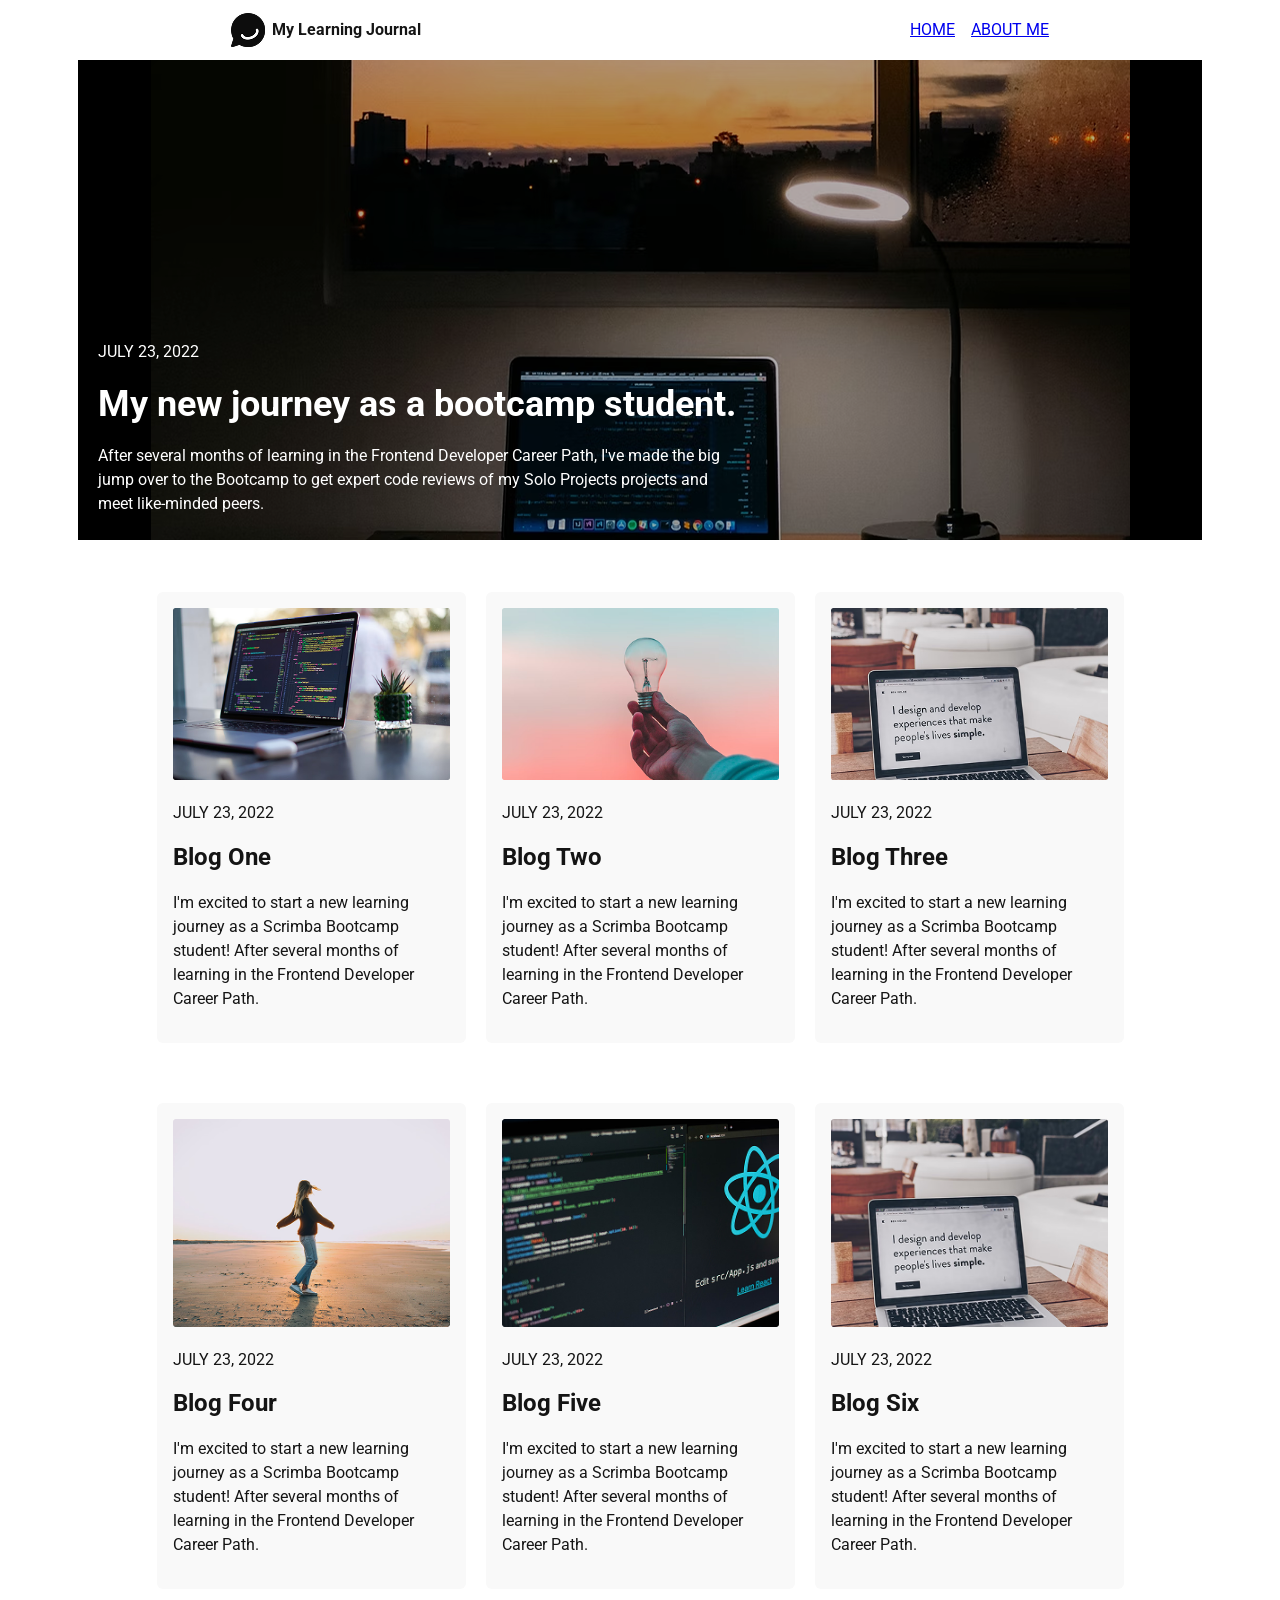
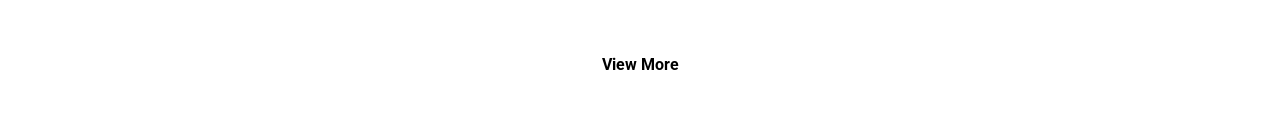
==== commit 3275786b: "refactor(index.html): add about me section" ====
--- a/index.html
+++ b/index.html
@@ -27,7 +27,7 @@
       <nav>
         <ul>
           <li><a href="./index.html">HOME</a></li>
-          <li><a href="#">About Me</a></li>
+          <li><a id="about_me_btn" href="#">About Me</a></li>
         </ul>
       </nav>
     </header>
@@ -50,6 +50,51 @@
         </p>
       </section>
 
+      <!-- About Me Section -->
+      <section class="about_me display" id="about_me">
+        <div class="header">
+          <img
+            class="my_photo"
+            src="./images/farhadyousefe.jpg"
+            alt="Mr. Farhad photo"
+          />
+          <div>
+            <h1>Hi My name is Farhad and Welcome to my Learning Journal.</h1>
+            <p>
+              After several months of learning in the Frontend Developer Career
+              Path, I've made the big jump over to the Bootcamp to get expert
+              code reviews of my Solo Projects projects and meet like-minded
+              peers.
+            </p>
+          </div>
+        </div>
+        <div class="article">
+          <h2>How I stay committed to learing</h2>
+          <p>
+            I like to think of myself as a lifelong learner. I used to spend
+            hours and hours learning, then try to create simple projects using
+            what I learned or work new techniques into existing projects.
+          </p>
+          <p>
+            While that was fun, I felt like it would be helpful to share what I
+            was learning and most things about my journey with the world.
+          </p>
+          <h2>How I got started</h2>
+          <p>
+            I started simple and gradually grew my learning journal site. I
+            would take notes about what I was learning. After each learning
+            session, I'd use my notes to not only reflect on what I learned but
+            also write short summaries of what I learned using my own words.
+          </p>
+          <p>
+            That helped me grok what I was learning, and I realized that posting
+            my learning summaries was also helping others learn and stay
+            motivated.
+          </p>
+        </div>
+        <button class="recent_post_btn">Recent Post</button>
+      </section>
+
       <!-- Journey Section  -->
       <section class="journey_section display" id="journey_section">
         <div class="article">
--- a/style/style.css
+++ b/style/style.css
@@ -120,6 +120,11 @@
   margin: 0;
 }
 
+.hero b {
+  color: var(--color-background-body);
+  text-decoration: none;
+}
+
 /* ========================== Projects ======================================== */
 
 .projects_section {
@@ -156,6 +161,7 @@
   background-color: var(--color-background-body);
   padding: 1.68em 1.25em;
   font-weight: bold;
+  cursor: pointer;
 }
 
 .display {
@@ -171,6 +177,14 @@
 .journey_section {
   padding: 0 1em;
   text-align: center;
+}
+
+h1 button {
+  all: unset;
+  font: inherit;
+  color: inherit;
+  cursor: pointer;
+  display: inline;
 }
 
 .journey_section img {
@@ -188,6 +202,7 @@
 .journey_section .recent_post_btn {
   padding-bottom: 0;
 }
+
 /* ========================== Desktop ========================================= */
 
 @media screen and (min-width: 600px) {
